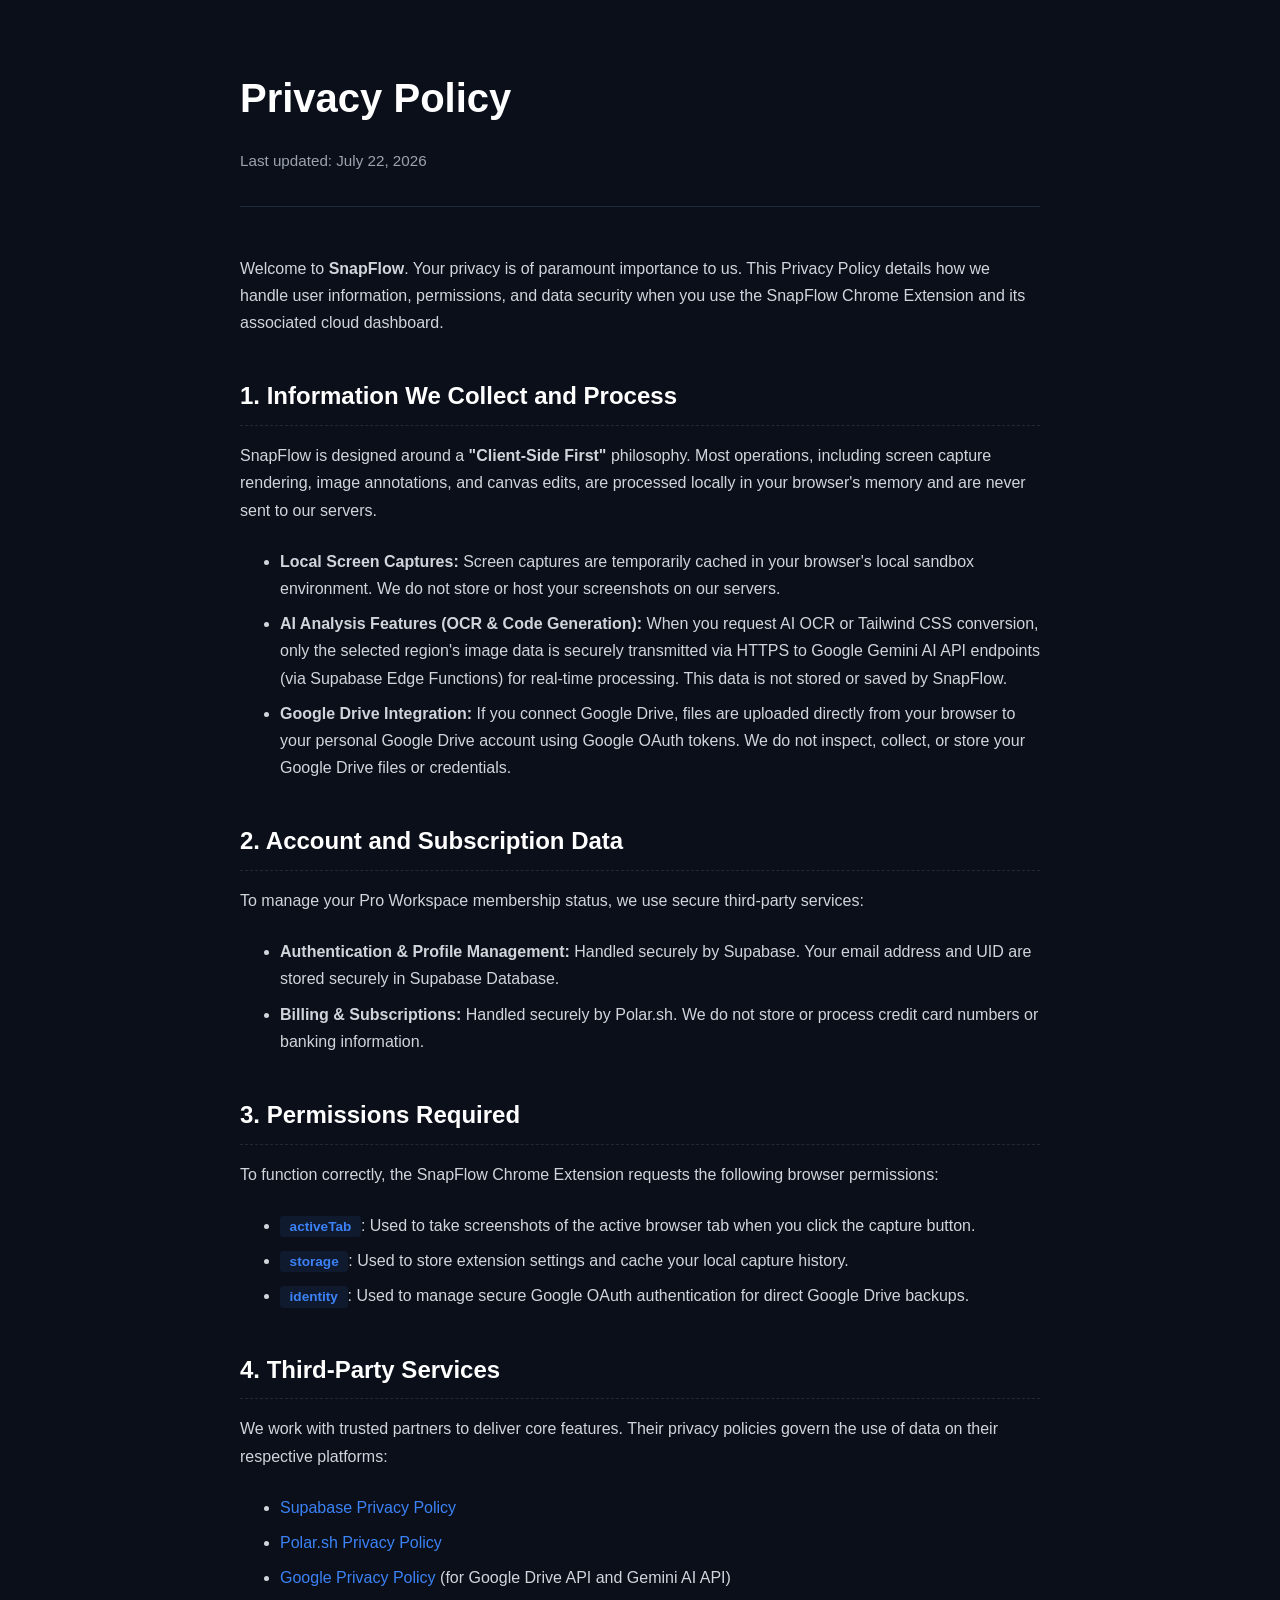
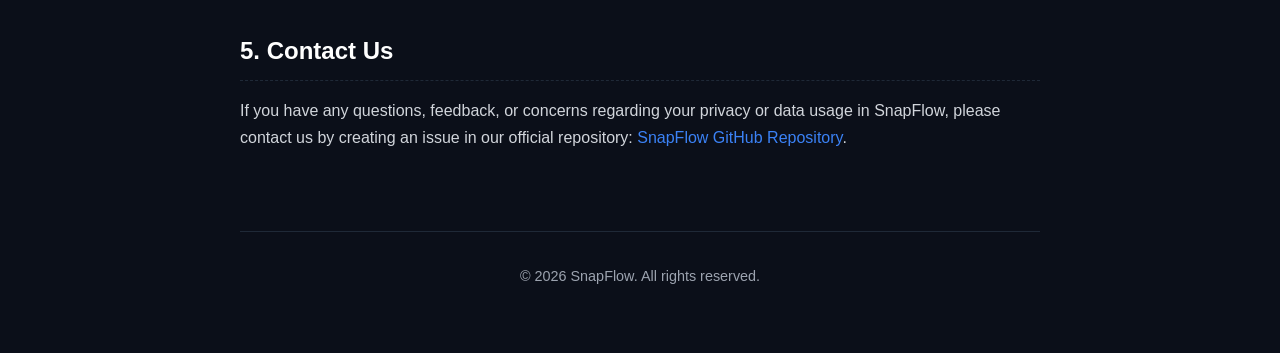
==== privacy.html @ 122addc6 "Docs: Add README and Privacy Policy in English for Chrome Web Store compliance" ====
<!DOCTYPE html>
<html lang="en">
<head>
    <meta charset="UTF-8">
    <meta name="viewport" content="width=device-width, initial-scale=1.0">
    <title>Privacy Policy - SnapFlow</title>
    <style>
        :root {
            --bg-color: #0b0f19;
            --card-bg: #111827;
            --text-color: #d1d5db;
            --title-color: #ffffff;
            --accent-color: #3b82f6;
            --border-color: #1f2937;
            --muted-text: #9ca3af;
        }

        body {
            font-family: -apple-system, BlinkMacSystemFont, "Segoe UI", Roboto, Helvetica, Arial, sans-serif;
            background-color: var(--bg-color);
            color: var(--text-color);
            line-height: 1.7;
            margin: 0;
            padding: 0;
        }

        .container {
            max-width: 800px;
            margin: 0 auto;
            padding: 4rem 2rem;
        }

        header {
            margin-bottom: 3rem;
            border-bottom: 1px solid var(--border-color);
            padding-bottom: 2rem;
        }

        h1 {
            color: var(--title-color);
            font-size: 2.5rem;
            margin: 0 0 1rem 0;
            font-weight: 800;
        }

        .last-updated {
            color: var(--muted-text);
            font-size: 0.95rem;
        }

        h2 {
            color: var(--title-color);
            font-size: 1.5rem;
            margin-top: 2.5rem;
            margin-bottom: 1rem;
            border-bottom: 1px dashed var(--border-color);
            padding-bottom: 0.5rem;
        }

        p, ul {
            margin-bottom: 1.5rem;
        }

        li {
            margin-bottom: 0.5rem;
        }

        a {
            color: var(--accent-color);
            text-decoration: none;
            transition: color 0.2s;
        }

        a:hover {
            color: #60a5fa;
            text-decoration: underline;
        }

        .badge {
            background-color: rgba(59, 130, 246, 0.1);
            color: var(--accent-color);
            padding: 0.2rem 0.6rem;
            border-radius: 4px;
            font-size: 0.85rem;
            font-weight: 600;
        }

        footer {
            margin-top: 5rem;
            border-top: 1px solid var(--border-color);
            padding-top: 2rem;
            text-align: center;
            color: var(--muted-text);
            font-size: 0.9rem;
        }
    </style>
</head>
<body>
    <div class="container">
        <header>
            <h1>Privacy Policy</h1>
            <div class="last-updated">Last updated: July 22, 2026</div>
        </header>

        <main>
            <p>Welcome to <strong>SnapFlow</strong>. Your privacy is of paramount importance to us. This Privacy Policy details how we handle user information, permissions, and data security when you use the SnapFlow Chrome Extension and its associated cloud dashboard.</p>

            <h2>1. Information We Collect and Process</h2>
            <p>SnapFlow is designed around a <strong>"Client-Side First"</strong> philosophy. Most operations, including screen capture rendering, image annotations, and canvas edits, are processed locally in your browser's memory and are never sent to our servers.</p>
            <ul>
                <li><strong>Local Screen Captures:</strong> Screen captures are temporarily cached in your browser's local sandbox environment. We do not store or host your screenshots on our servers.</li>
                <li><strong>AI Analysis Features (OCR & Code Generation):</strong> When you request AI OCR or Tailwind CSS conversion, only the selected region's image data is securely transmitted via HTTPS to Google Gemini AI API endpoints (via Supabase Edge Functions) for real-time processing. This data is not stored or saved by SnapFlow.</li>
                <li><strong>Google Drive Integration:</strong> If you connect Google Drive, files are uploaded directly from your browser to your personal Google Drive account using Google OAuth tokens. We do not inspect, collect, or store your Google Drive files or credentials.</li>
            </ul>

            <h2>2. Account and Subscription Data</h2>
            <p>To manage your Pro Workspace membership status, we use secure third-party services:</p>
            <ul>
                <li><strong>Authentication & Profile Management:</strong> Handled securely by Supabase. Your email address and UID are stored securely in Supabase Database.</li>
                <li><strong>Billing & Subscriptions:</strong> Handled securely by Polar.sh. We do not store or process credit card numbers or banking information.</li>
            </ul>

            <h2>3. Permissions Required</h2>
            <p>To function correctly, the SnapFlow Chrome Extension requests the following browser permissions:</p>
            <ul>
                <li><span class="badge">activeTab</span>: Used to take screenshots of the active browser tab when you click the capture button.</li>
                <li><span class="badge">storage</span>: Used to store extension settings and cache your local capture history.</li>
                <li><span class="badge">identity</span>: Used to manage secure Google OAuth authentication for direct Google Drive backups.</li>
            </ul>

            <h2>4. Third-Party Services</h2>
            <p>We work with trusted partners to deliver core features. Their privacy policies govern the use of data on their respective platforms:</p>
            <ul>
                <li><a href="https://supabase.com/privacy" target="_blank" rel="noopener noreferrer">Supabase Privacy Policy</a></li>
                <li><a href="https://polar.sh/legal/privacy" target="_blank" rel="noopener noreferrer">Polar.sh Privacy Policy</a></li>
                <li><a href="https://policies.google.com/privacy" target="_blank" rel="noopener noreferrer">Google Privacy Policy</a> (for Google Drive API and Gemini AI API)</li>
            </ul>

            <h2>5. Contact Us</h2>
            <p>If you have any questions, feedback, or concerns regarding your privacy or data usage in SnapFlow, please contact us by creating an issue in our official repository: <a href="https://github.com/Seed-il/snap-flow" target="_blank" rel="noopener noreferrer">SnapFlow GitHub Repository</a>.</p>
        </main>

        <footer>
            &copy; 2026 SnapFlow. All rights reserved.
        </footer>
    </div>
</body>
</html>
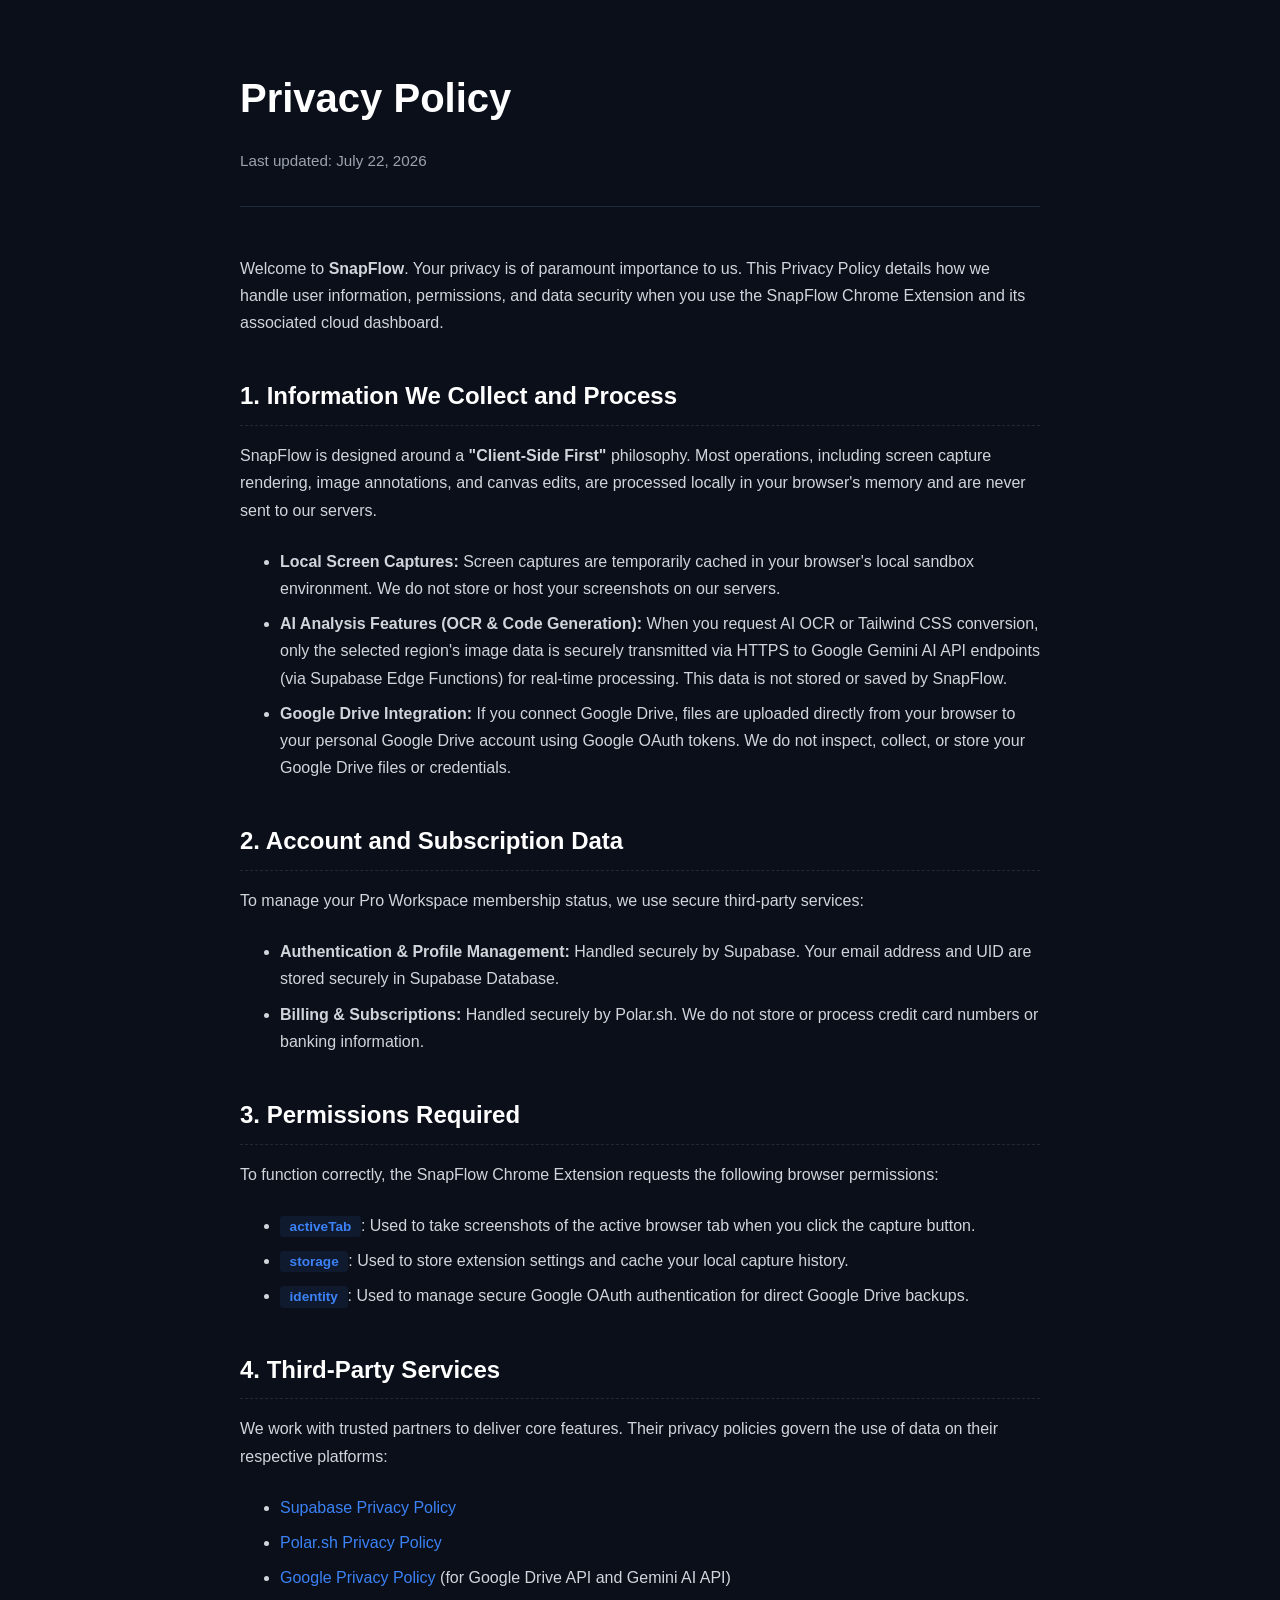
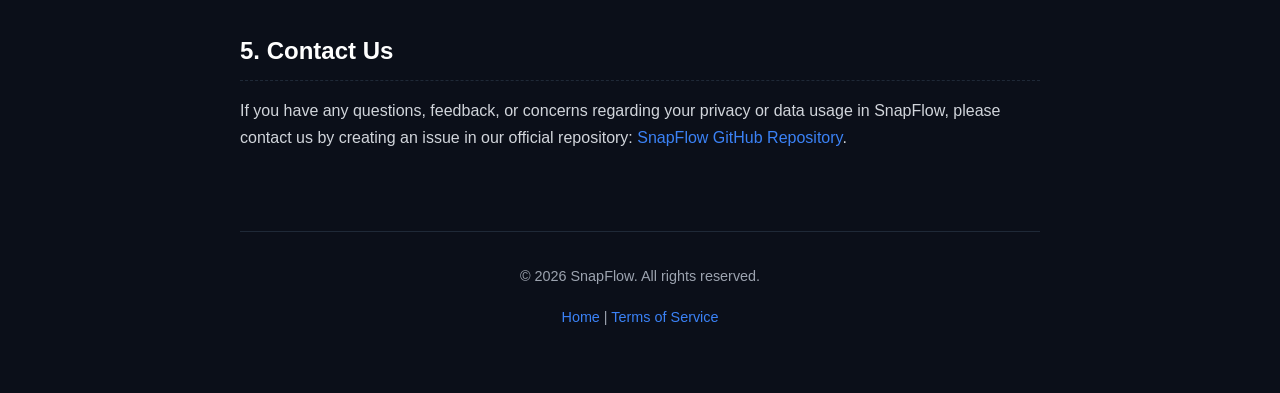
==== commit b1ebfc36: "Docs: Create Terms of Service page with disclaimers of warranty, limitation of liability, and refund" ====
--- a/privacy.html
+++ b/privacy.html
@@ -142,6 +142,10 @@
 
         <footer>
             &copy; 2026 SnapFlow. All rights reserved.
+            <div style="margin-top: 1rem;">
+                <a href="index.html">Home</a> | 
+                <a href="terms.html">Terms of Service</a>
+            </div>
         </footer>
     </div>
 </body>
